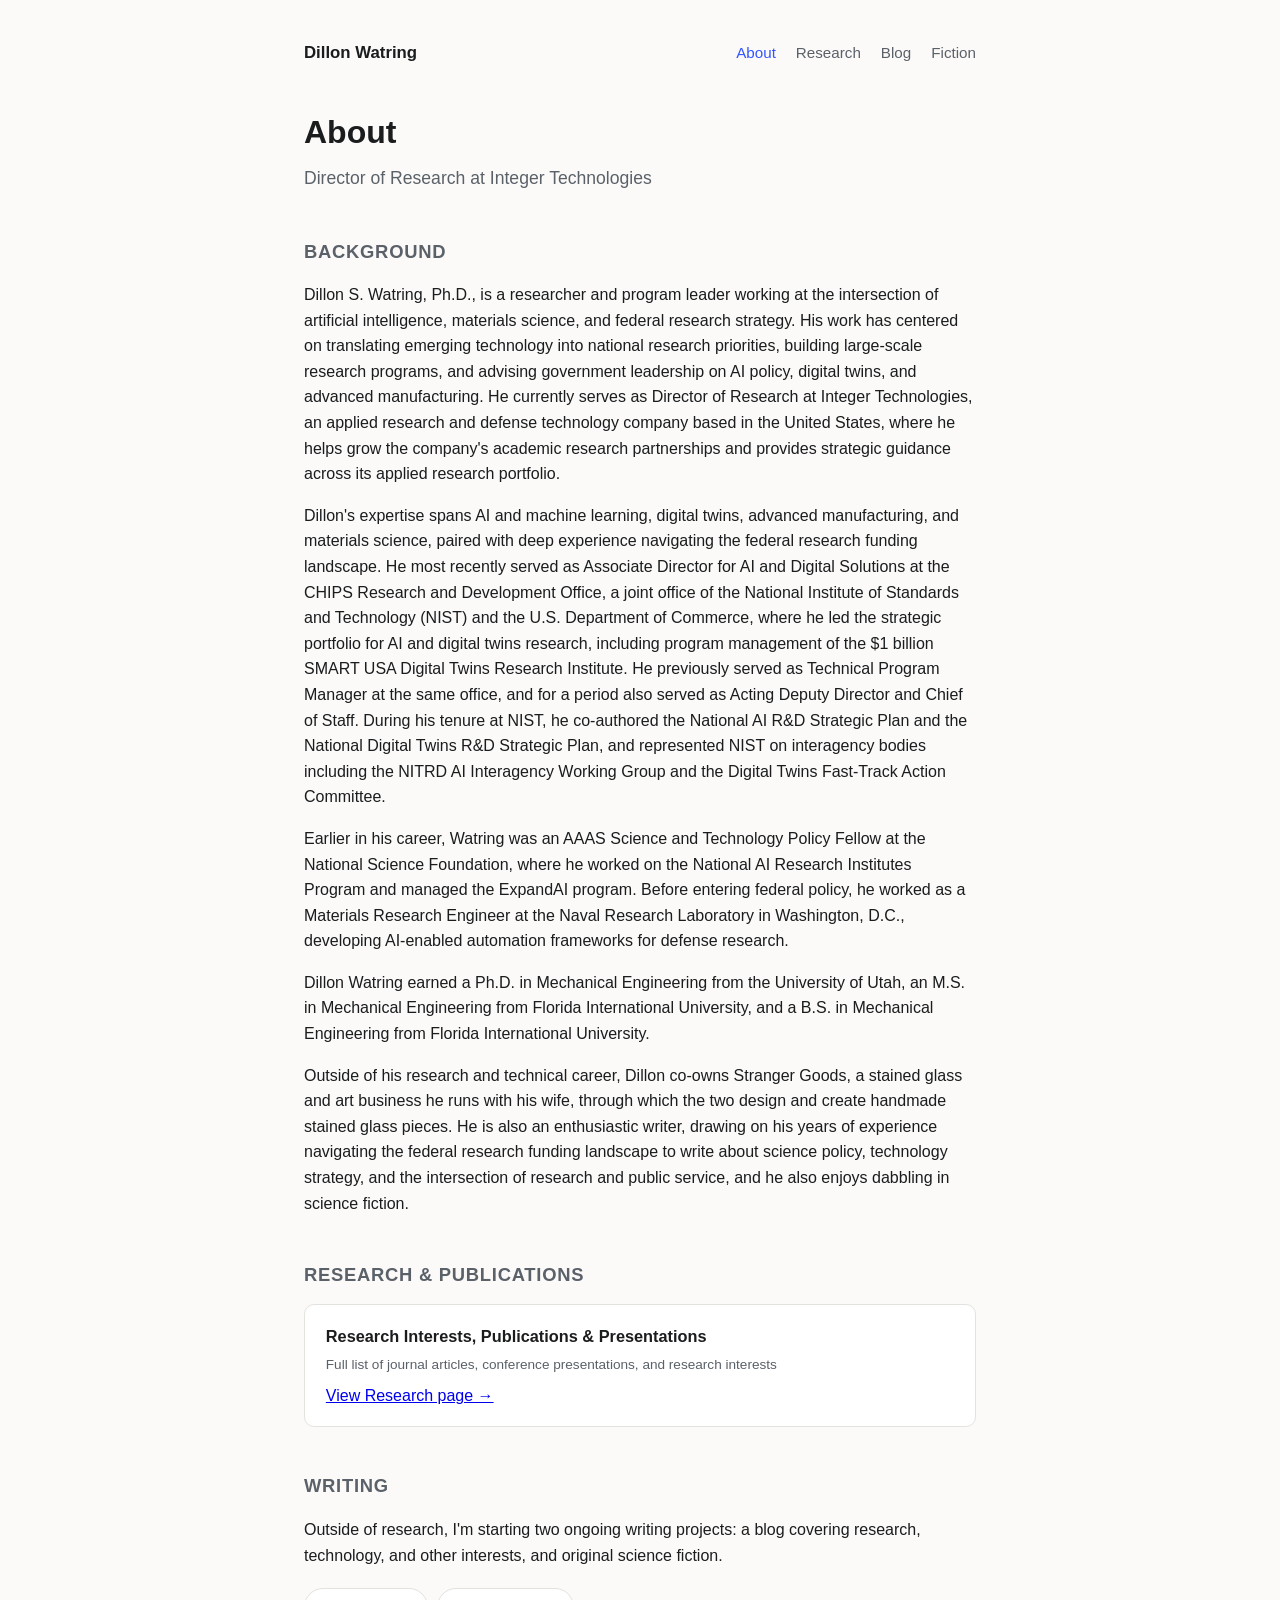
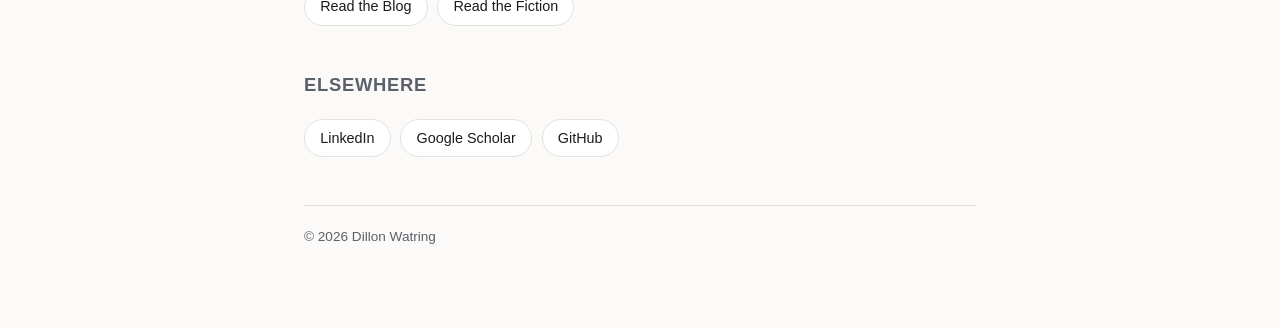
==== about.html @ 97c6de48 "Add Research page with research interests, publications, and presentations" ====
<!DOCTYPE html>
<html lang="en">
<head>
<meta charset="UTF-8">
<meta name="viewport" content="width=device-width, initial-scale=1.0">
<title>About — Dillon Watring</title>
<meta name="description" content="About Dillon Watring — Director of Research at Integer Technologies, researcher, and writer.">
<link rel="stylesheet" href="assets/style.css">
</head>
<body>
<div class="wrap">

  <header class="site-header">
    <a class="name" href="index.html">Dillon Watring</a>
    <nav class="site-nav">
      <a href="about.html" class="active">About</a>
      <a href="research.html">Research</a>
      <a href="blog.html">Blog</a>
      <a href="fiction.html">Fiction</a>
    </nav>
  </header>

  <section class="hero">
    <h1>About</h1>
    <p class="tagline">Director of Research at Integer Technologies</p>
  </section>

  <section id="bio">
    <h2>Background</h2>
    <p>
      Dillon S. Watring, Ph.D., is a researcher and program leader working at
      the intersection of artificial intelligence, materials science, and
      federal research strategy. His work has centered on translating emerging
      technology into national research priorities, building large-scale
      research programs, and advising government leadership on AI policy,
      digital twins, and advanced manufacturing. He currently serves as
      Director of Research at Integer Technologies, an applied research and
      defense technology company based in the United States, where he helps
      grow the company's academic research partnerships and provides
      strategic guidance across its applied research portfolio.
    </p>
    <p>
      Dillon's expertise spans AI and machine learning, digital twins,
      advanced manufacturing, and materials science, paired with deep
      experience navigating the federal research funding landscape. He most
      recently served as Associate Director for AI and Digital Solutions at
      the CHIPS Research and Development Office, a joint office of the
      National Institute of Standards and Technology (NIST) and the U.S.
      Department of Commerce, where he led the strategic portfolio for AI and
      digital twins research, including program management of the $1 billion
      SMART USA Digital Twins Research Institute. He previously served as
      Technical Program Manager at the same office, and for a period also
      served as Acting Deputy Director and Chief of Staff. During his tenure
      at NIST, he co-authored the National AI R&amp;D Strategic Plan and the
      National Digital Twins R&amp;D Strategic Plan, and represented NIST on
      interagency bodies including the NITRD AI Interagency Working Group and
      the Digital Twins Fast-Track Action Committee.
    </p>
    <p>
      Earlier in his career, Watring was an AAAS Science and Technology Policy
      Fellow at the National Science Foundation, where he worked on the
      National AI Research Institutes Program and managed the ExpandAI
      program. Before entering federal policy, he worked as a Materials
      Research Engineer at the Naval Research Laboratory in Washington, D.C.,
      developing AI-enabled automation frameworks for defense research.
    </p>
    <p>
      Dillon Watring earned a Ph.D. in Mechanical Engineering from the
      University of Utah, an M.S. in Mechanical Engineering from Florida
      International University, and a B.S. in Mechanical Engineering from
      Florida International University.
    </p>
    <p>
      Outside of his research and technical career, Dillon co-owns Stranger
      Goods, a stained glass and art business he runs with his wife, through
      which the two design and create handmade stained glass pieces. He is
      also an enthusiastic writer, drawing on his years of experience
      navigating the federal research funding landscape to write about
      science policy, technology strategy, and the intersection of research
      and public service, and he also enjoys dabbling in science fiction.
    </p>
  </section>

  <section id="research">
    <h2>Research &amp; Publications</h2>
    <div class="card">
      <h3>Research Interests, Publications &amp; Presentations</h3>
      <p class="meta">Full list of journal articles, conference presentations, and research interests</p>
      <p><a href="research.html">View Research page &rarr;</a></p>
    </div>
  </section>

  <section id="writing">
    <h2>Writing</h2>
    <p>
      Outside of research, I'm starting two ongoing writing projects: a blog
      covering research, technology, and other interests, and original science
      fiction.
    </p>
    <div class="links">
      <a href="blog.html">Read the Blog</a>
      <a href="fiction.html">Read the Fiction</a>
    </div>
  </section>

  <section id="contact">
    <h2>Elsewhere</h2>
    <div class="links">
      <a href="https://www.linkedin.com/in/dsw91/">LinkedIn</a>
      <a href="https://scholar.google.com/citations?user=XHBRXaEAAAAJ&hl=en&oi=ao">Google Scholar</a>
      <a href="https://github.com/dillonwatring">GitHub</a>
      <!-- Add more, e.g.: <a href="mailto:you@example.com">Email</a> -->
    </div>
  </section>

  <footer>
    &copy; <span id="year"></span> Dillon Watring
  </footer>
</div>

<script>
  document.getElementById('year').textContent = new Date().getFullYear();
</script>
</body>
</html>
---- assets/style.css ----
:root {
  --bg: #fbfaf8;
  --text: #1a1c1e;
  --muted: #5b6169;
  --accent: #3355ff;
  --border: #e4e2de;
  --card-bg: #ffffff;
  --max-width: 720px;
}

@media (prefers-color-scheme: dark) {
  :root {
    --bg: #14161a;
    --text: #eceef0;
    --muted: #9aa1a9;
    --accent: #7c9cff;
    --border: #2a2d33;
    --card-bg: #1b1e23;
  }
}

* { box-sizing: border-box; }

body {
  margin: 0;
  padding: 0;
  background: var(--bg);
  color: var(--text);
  font-family: -apple-system, BlinkMacSystemFont, "Segoe UI", Roboto, Helvetica, Arial, sans-serif;
  line-height: 1.6;
}

.wrap {
  max-width: var(--max-width);
  margin: 0 auto;
  padding: 2.5rem 1.5rem 5rem;
}

header.site-header {
  display: flex;
  align-items: center;
  justify-content: space-between;
  margin-bottom: 2.5rem;
  flex-wrap: wrap;
  gap: 1rem;
}

header.site-header .name {
  font-size: 1.05rem;
  font-weight: 700;
  text-decoration: none;
  color: var(--text);
}

nav.site-nav {
  display: flex;
  gap: 1.25rem;
}

nav.site-nav a {
  color: var(--muted);
  text-decoration: none;
  font-size: 0.95rem;
}

nav.site-nav a:hover,
nav.site-nav a.active {
  color: var(--accent);
}

.hero h1 {
  font-size: 2rem;
  margin: 0 0 0.4rem;
}

.hero .tagline {
  color: var(--muted);
  font-size: 1.1rem;
  margin: 0 0 1.5rem;
}

.links {
  display: flex;
  flex-wrap: wrap;
  gap: 0.6rem;
  margin: 1.25rem 0 2rem;
}

.links a {
  border: 1px solid var(--border);
  border-radius: 999px;
  padding: 0.4rem 0.95rem;
  font-size: 0.9rem;
  text-decoration: none;
  color: var(--text);
  background: var(--card-bg);
}

.links a:hover {
  border-color: var(--accent);
  color: var(--accent);
}

section {
  margin-bottom: 2.75rem;
}

section h2 {
  font-size: 1.15rem;
  text-transform: uppercase;
  letter-spacing: 0.04em;
  color: var(--muted);
  margin-bottom: 0.9rem;
}

.card {
  border: 1px solid var(--border);
  background: var(--card-bg);
  border-radius: 10px;
  padding: 1.1rem 1.3rem;
}

.card + .card {
  margin-top: 0.75rem;
}

.card h3 {
  margin: 0 0 0.3rem;
  font-size: 1.02rem;
}

.card .meta {
  color: var(--muted);
  font-size: 0.85rem;
  margin: 0 0 0.5rem;
}

.card p {
  margin: 0;
}

.placeholder {
  color: var(--muted);
  font-style: italic;
  border: 1px dashed var(--border);
  border-radius: 10px;
  padding: 1.1rem 1.3rem;
}

a.button {
  display: inline-block;
  background: var(--accent);
  color: #fff;
  text-decoration: none;
  padding: 0.55rem 1.1rem;
  border-radius: 8px;
  font-size: 0.9rem;
}

.tags {
  display: flex;
  flex-wrap: wrap;
  gap: 0.5rem;
  margin: 1rem 0 0;
}

.tags span {
  border: 1px solid var(--border);
  background: var(--card-bg);
  border-radius: 999px;
  padding: 0.3rem 0.85rem;
  font-size: 0.85rem;
  color: var(--muted);
}

.pub-list {
  list-style: none;
  padding: 0;
  margin: 0;
}

.pub-list li {
  padding: 0.9rem 0;
  border-bottom: 1px solid var(--border);
}

.pub-list li:last-child {
  border-bottom: none;
}

.pub-list .venue {
  color: var(--muted);
  font-size: 0.85rem;
  margin-top: 0.25rem;
}

footer {
  margin-top: 3rem;
  color: var(--muted);
  font-size: 0.85rem;
  border-top: 1px solid var(--border);
  padding-top: 1.25rem;
}
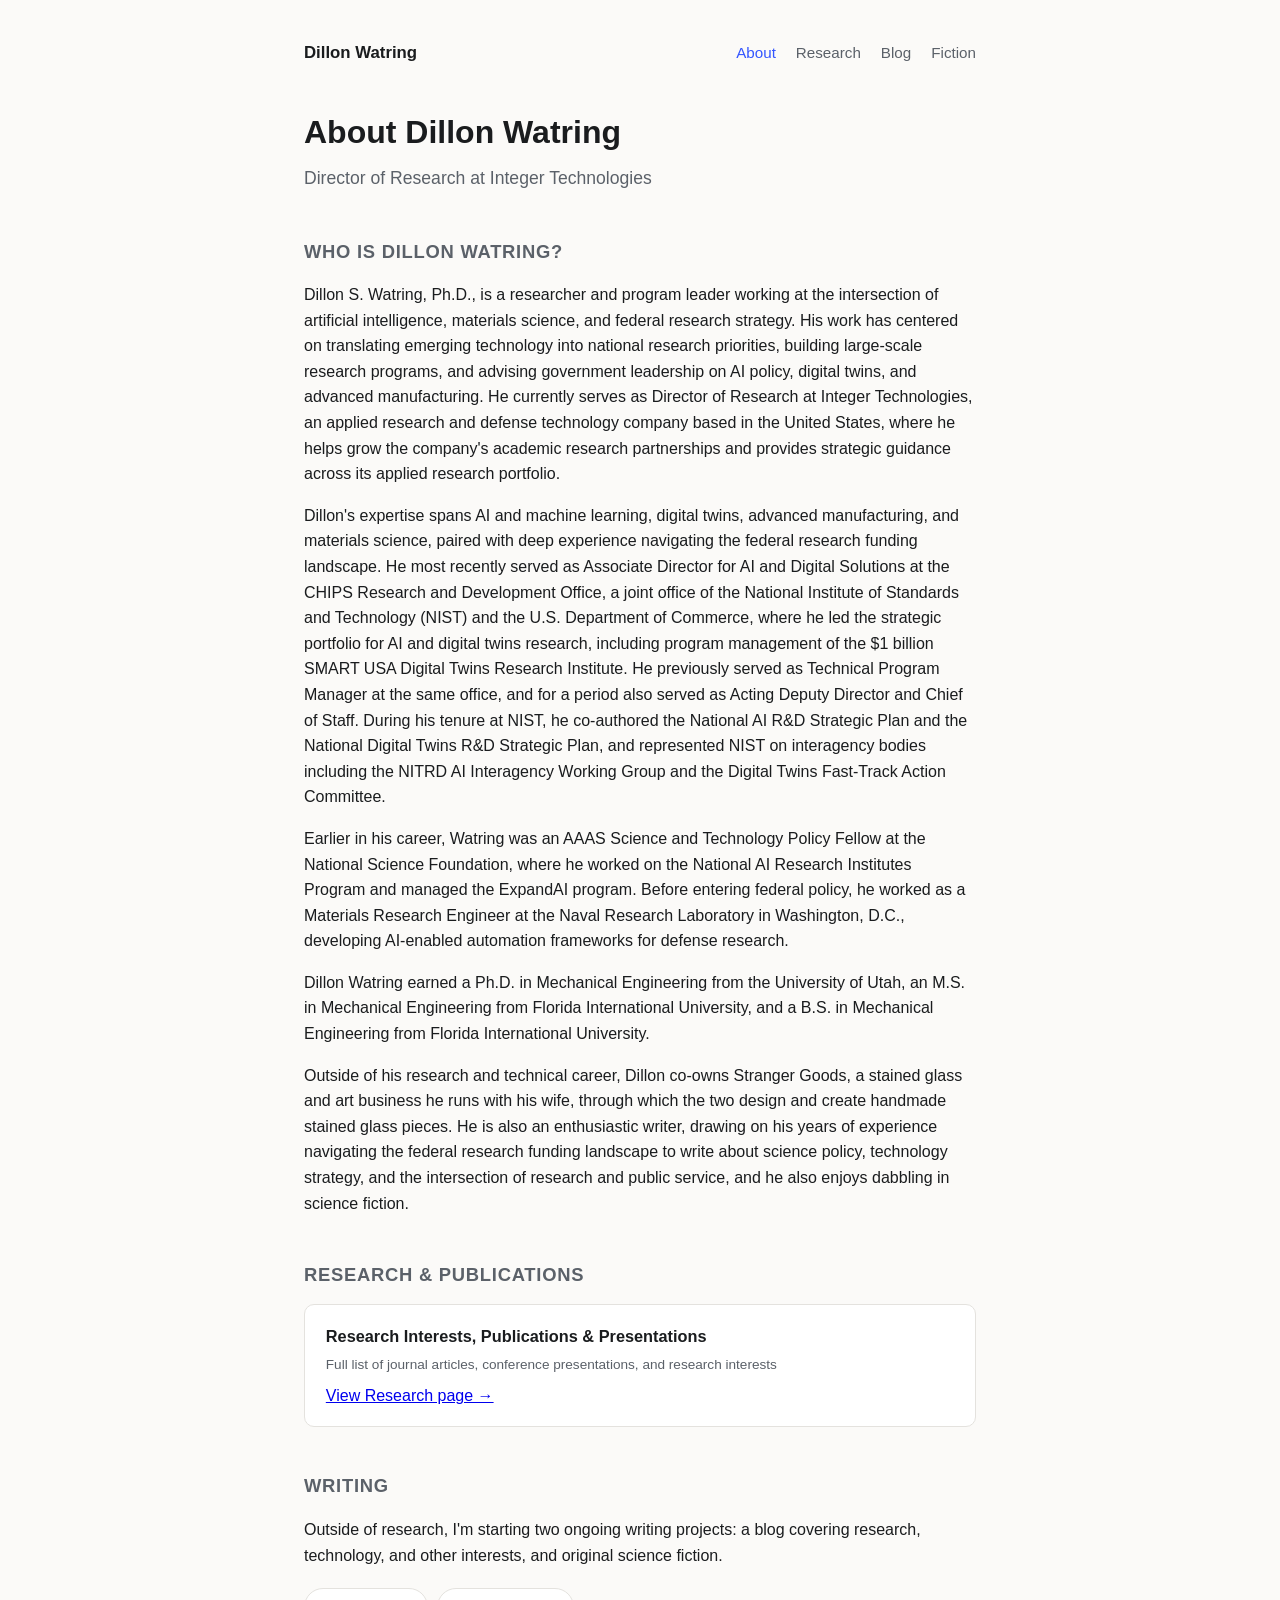
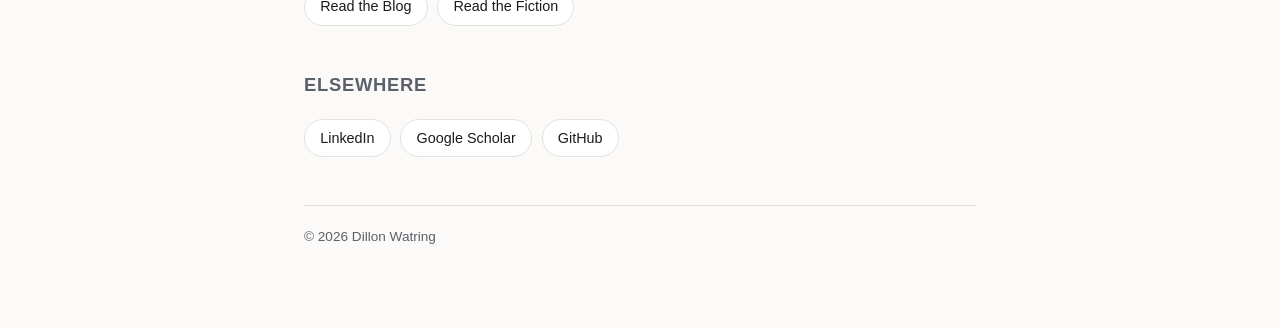
==== commit 0f6c3ef2: "Update about.html" ====
--- a/about.html
+++ b/about.html
@@ -21,12 +21,12 @@
   </header>
 
   <section class="hero">
-    <h1>About</h1>
+    <h1>About Dillon Watring</h1>
     <p class="tagline">Director of Research at Integer Technologies</p>
   </section>
 
   <section id="bio">
-    <h2>Background</h2>
+    <h2>Who is Dillon Watring?</h2>
     <p>
       Dillon S. Watring, Ph.D., is a researcher and program leader working at
       the intersection of artificial intelligence, materials science, and
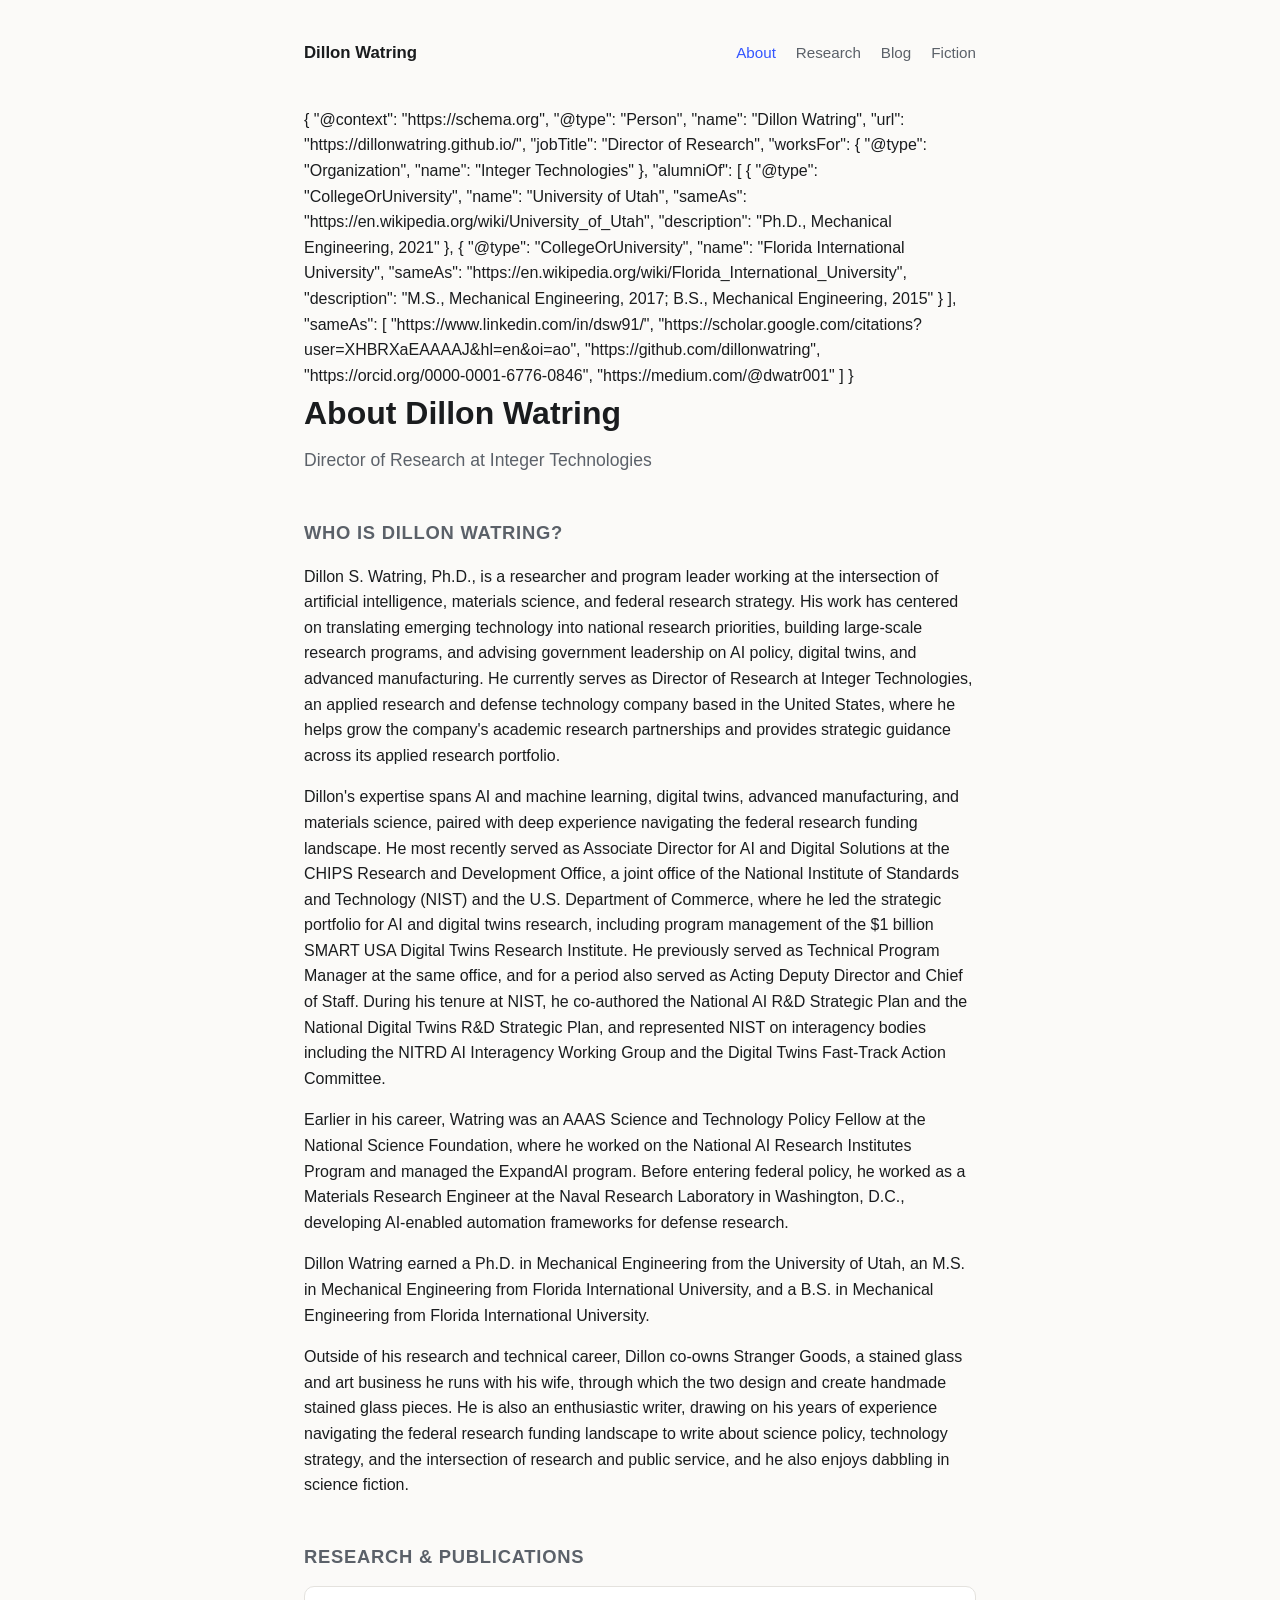
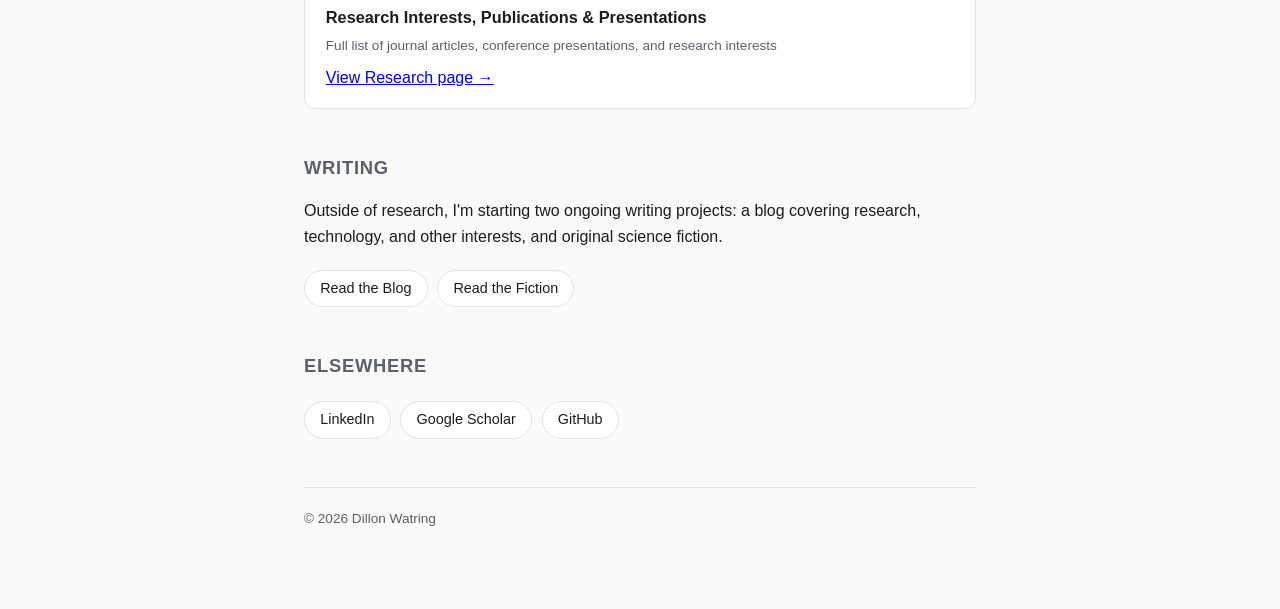
==== commit 3152d915: "Update about.html" ====
--- a/about.html
+++ b/about.html
@@ -19,7 +19,38 @@
       <a href="fiction.html">Fiction</a>
     </nav>
   </header>
-
+{
+  "@context": "https://schema.org",
+  "@type": "Person",
+  "name": "Dillon Watring",
+  "url": "https://dillonwatring.github.io/",
+  "jobTitle": "Director of Research",
+  "worksFor": {
+    "@type": "Organization",
+    "name": "Integer Technologies"
+  },
+  "alumniOf": [
+    {
+      "@type": "CollegeOrUniversity",
+      "name": "University of Utah",
+      "sameAs": "https://en.wikipedia.org/wiki/University_of_Utah",
+      "description": "Ph.D., Mechanical Engineering, 2021"
+    },
+    {
+      "@type": "CollegeOrUniversity",
+      "name": "Florida International University",
+      "sameAs": "https://en.wikipedia.org/wiki/Florida_International_University",
+      "description": "M.S., Mechanical Engineering, 2017; B.S., Mechanical Engineering, 2015"
+    }
+  ],
+  "sameAs": [
+    "https://www.linkedin.com/in/dsw91/",
+    "https://scholar.google.com/citations?user=XHBRXaEAAAAJ&hl=en&oi=ao",
+    "https://github.com/dillonwatring",
+    "https://orcid.org/0000-0001-6776-0846",
+    "https://medium.com/@dwatr001"
+  ]
+}
   <section class="hero">
     <h1>About Dillon Watring</h1>
     <p class="tagline">Director of Research at Integer Technologies</p>
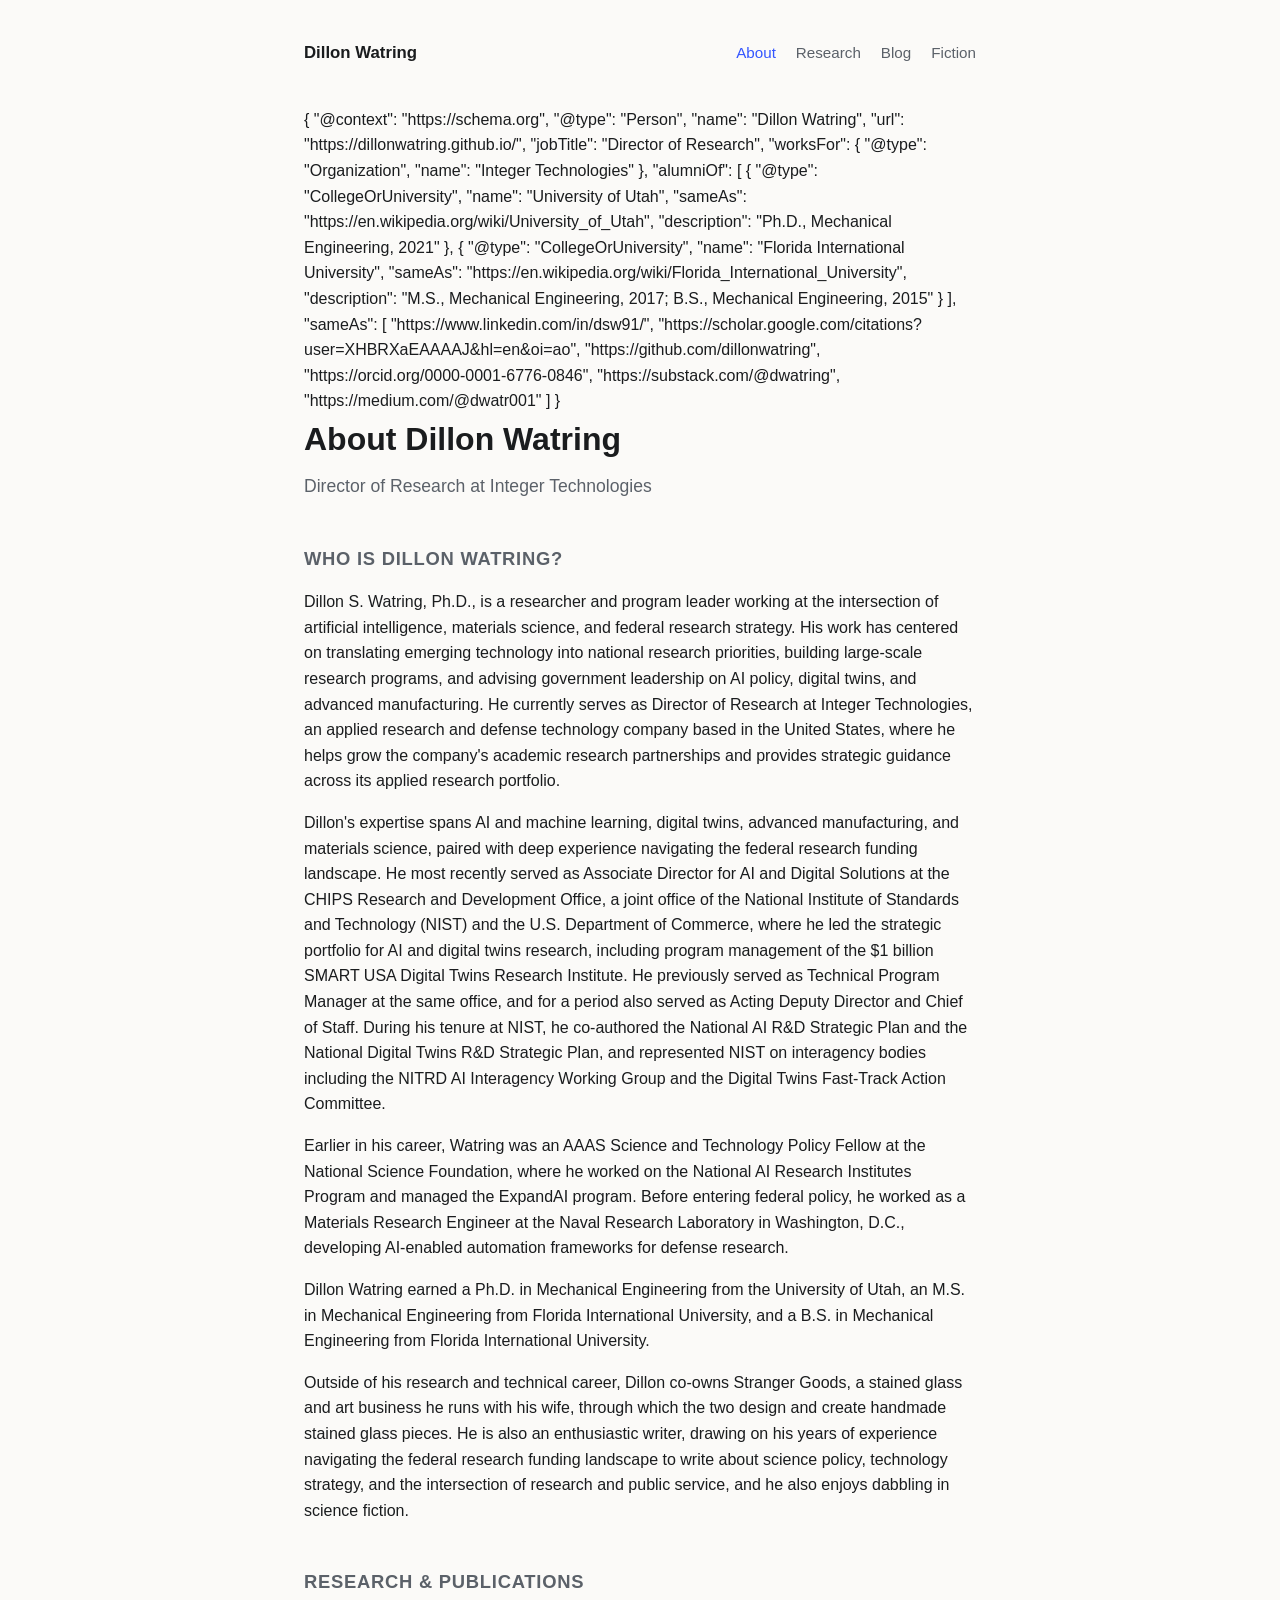
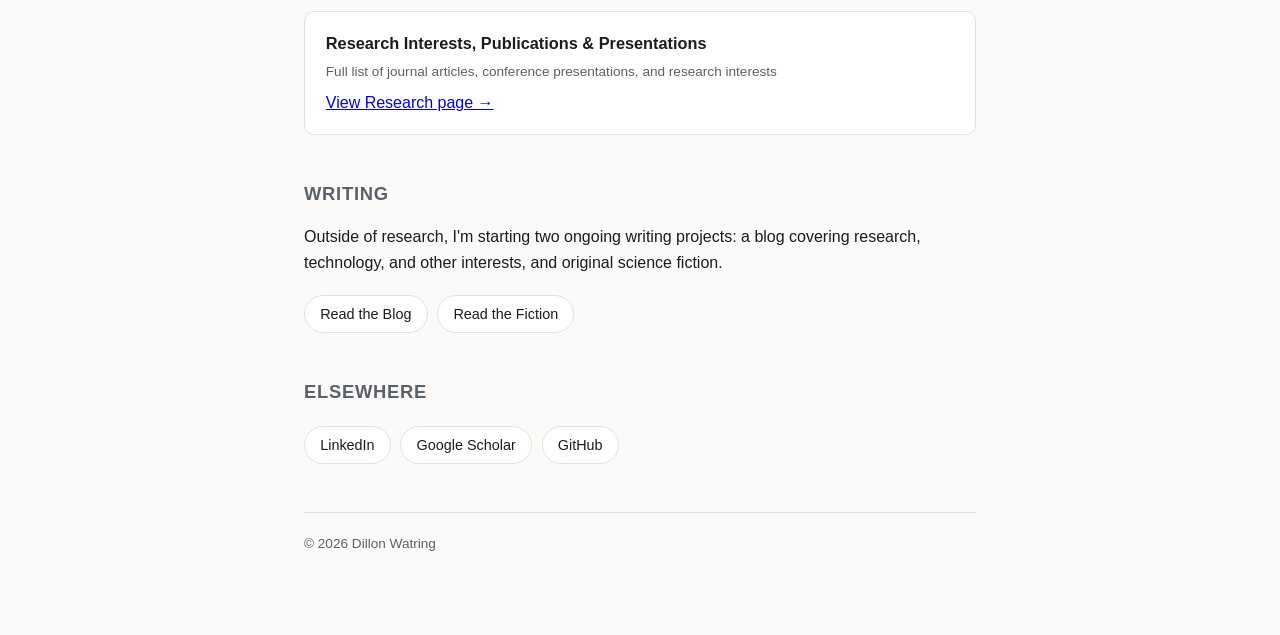
==== commit 9d22330a: "Update about.html" ====
--- a/about.html
+++ b/about.html
@@ -48,6 +48,7 @@
     "https://scholar.google.com/citations?user=XHBRXaEAAAAJ&hl=en&oi=ao",
     "https://github.com/dillonwatring",
     "https://orcid.org/0000-0001-6776-0846",
+    "https://substack.com/@dwatring",
     "https://medium.com/@dwatr001"
   ]
 }
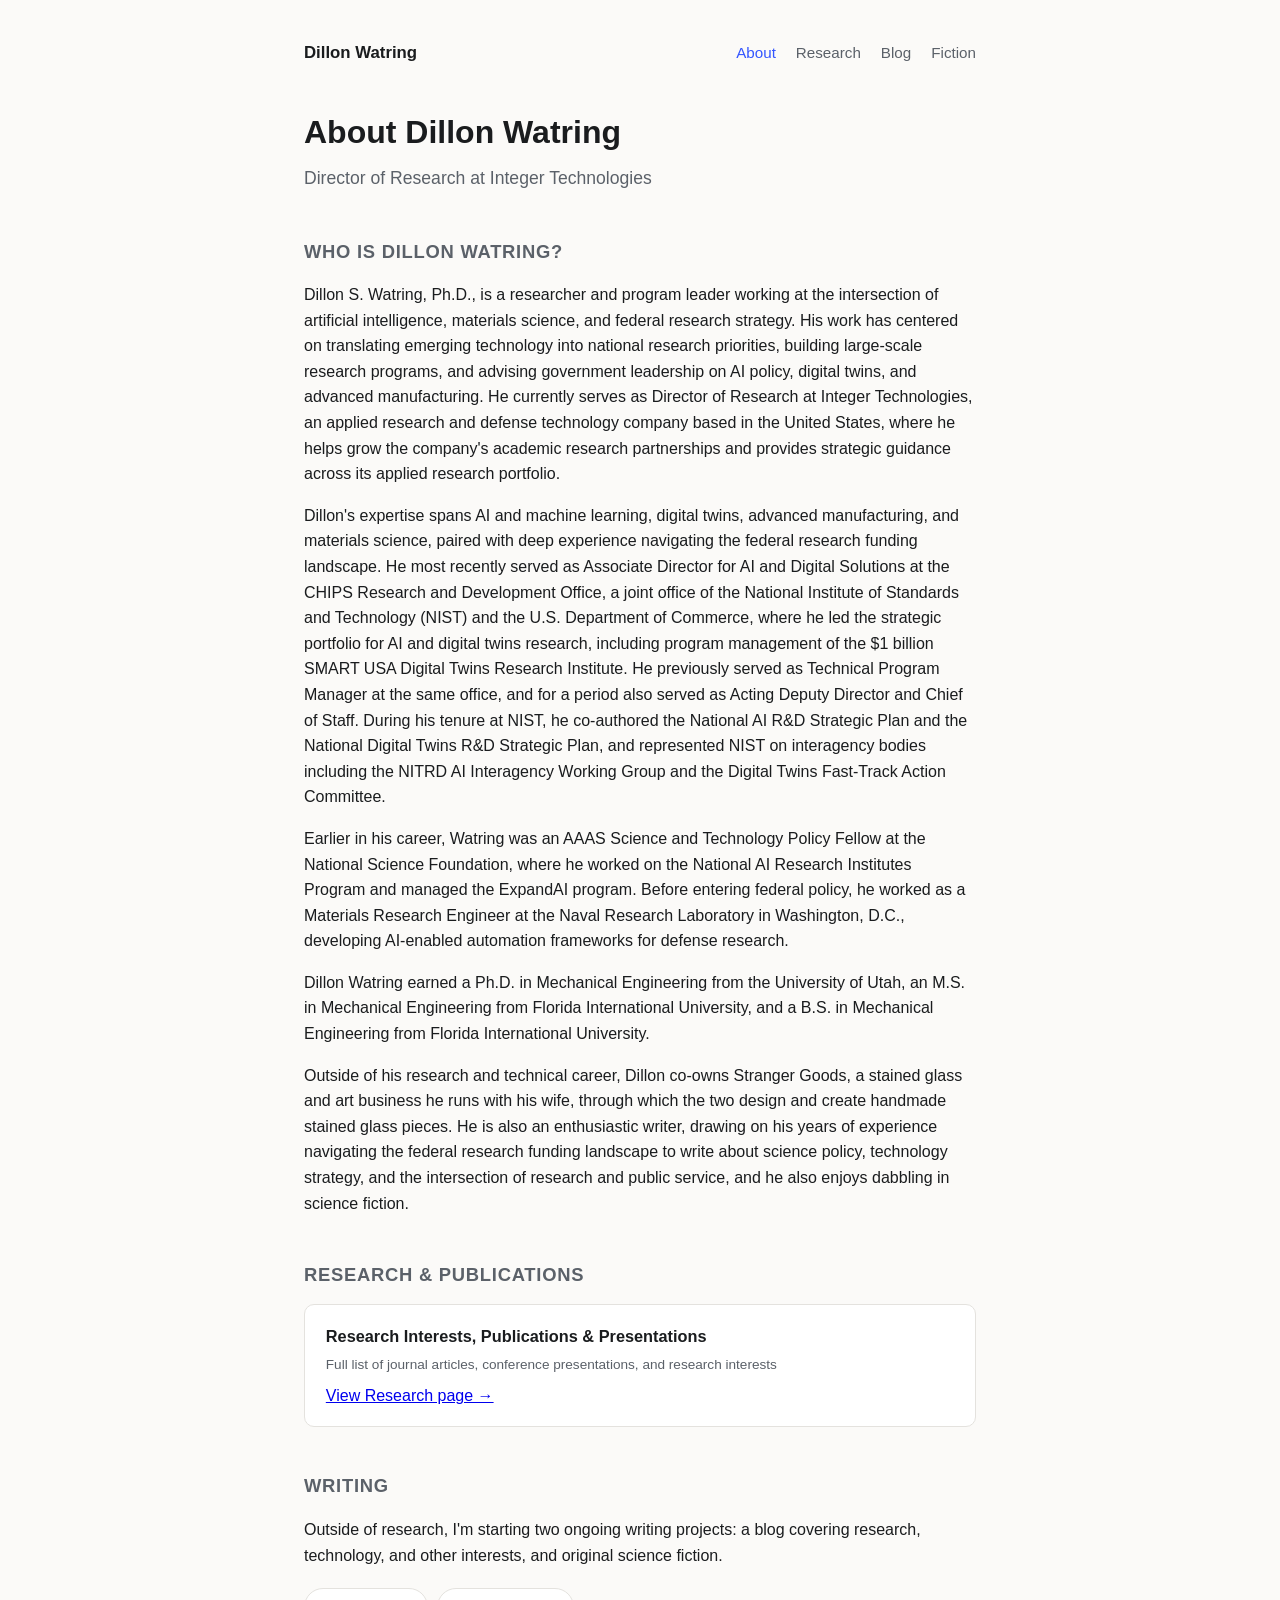
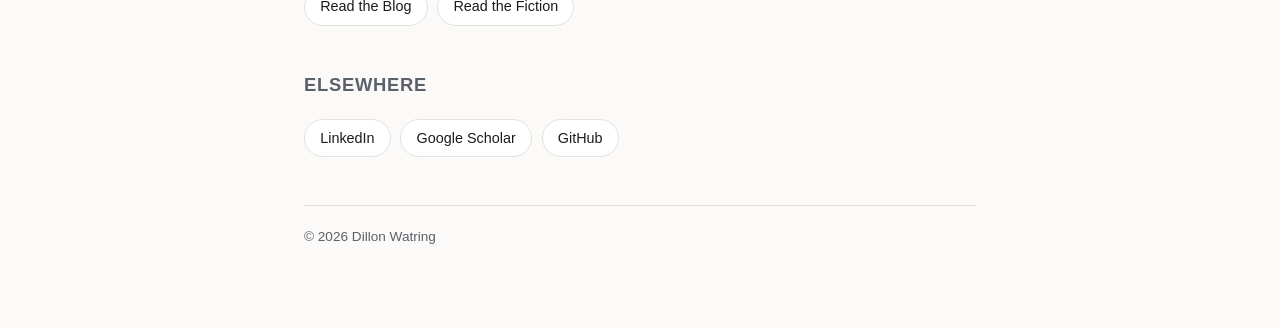
==== commit 6f3cb38a: "Update about.html" ====
--- a/about.html
+++ b/about.html
@@ -19,6 +19,8 @@
       <a href="fiction.html">Fiction</a>
     </nav>
   </header>
+<!-- Structured data: helps search engines understand this page describes a specific person (relevant to entity/Knowledge Panel recognition) -->
+<script type="application/ld+json">
 {
   "@context": "https://schema.org",
   "@type": "Person",
@@ -52,6 +54,7 @@
     "https://medium.com/@dwatr001"
   ]
 }
+</script>
   <section class="hero">
     <h1>About Dillon Watring</h1>
     <p class="tagline">Director of Research at Integer Technologies</p>
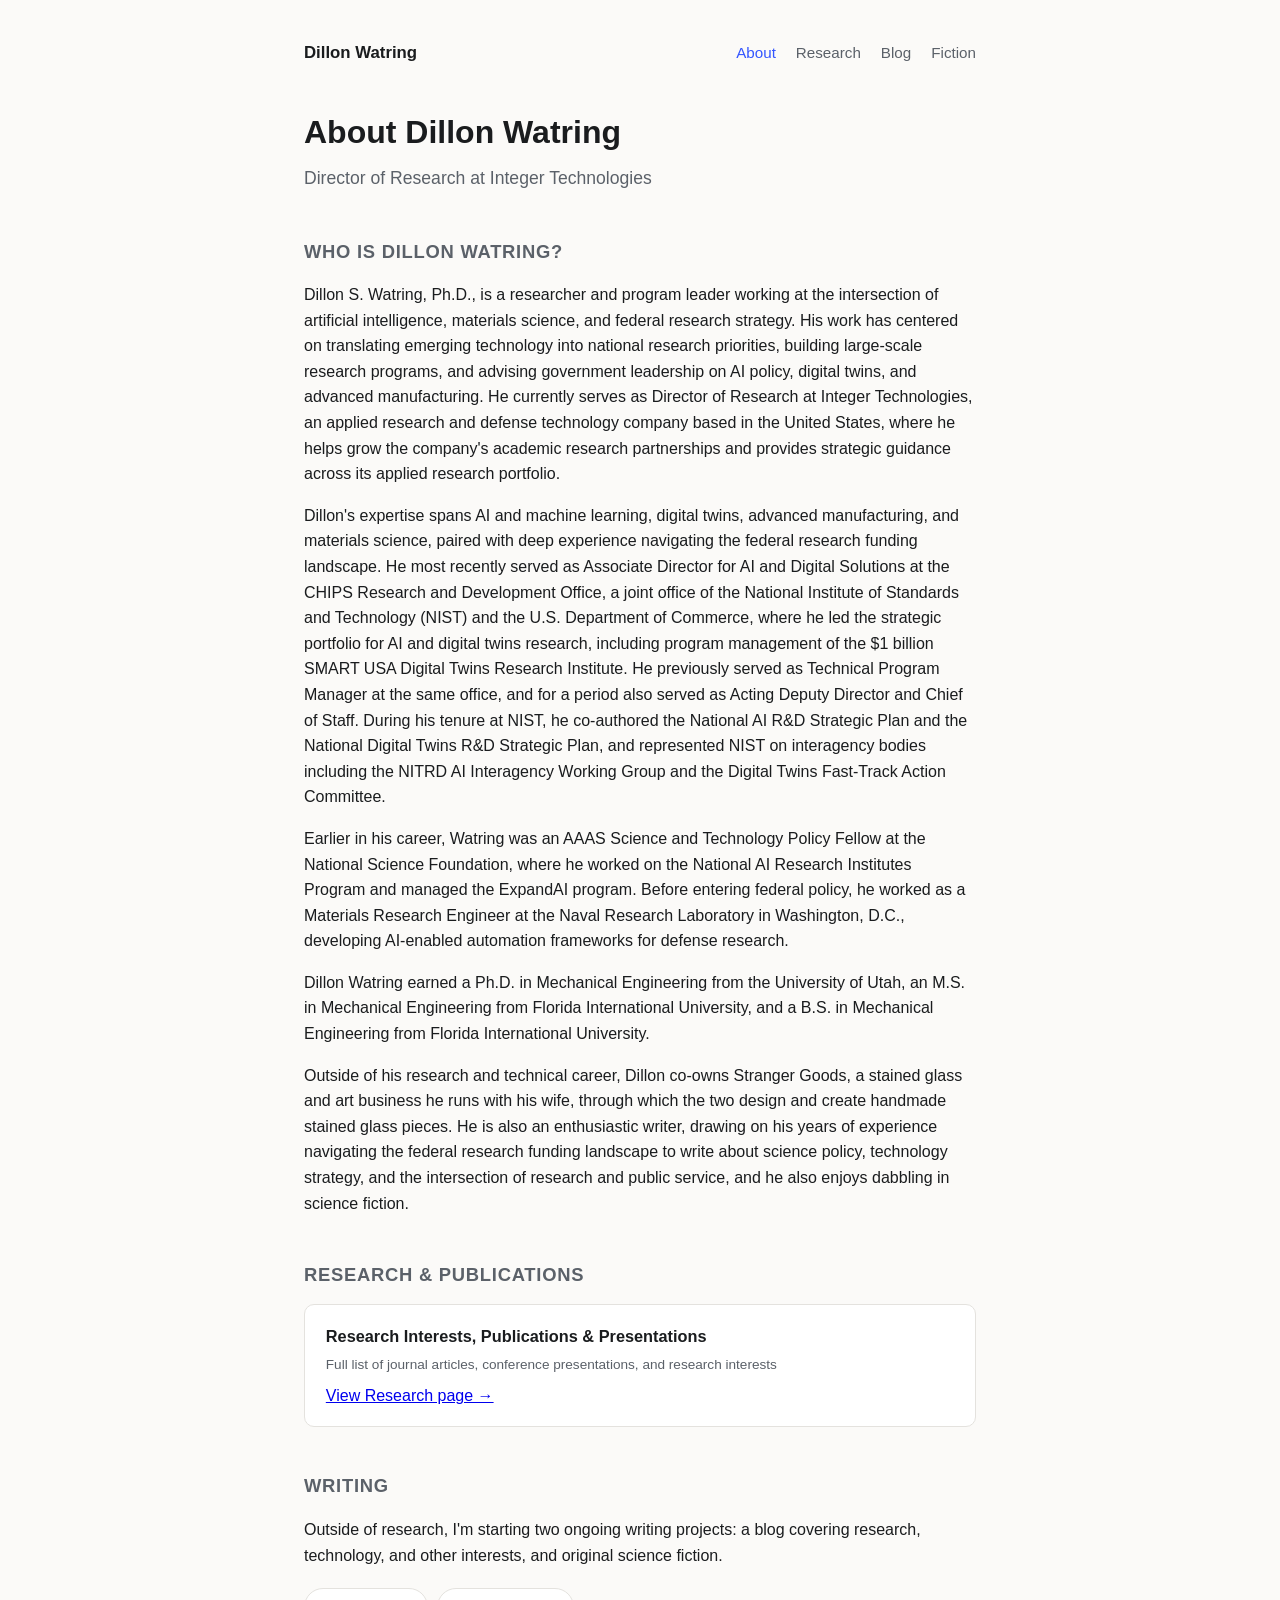
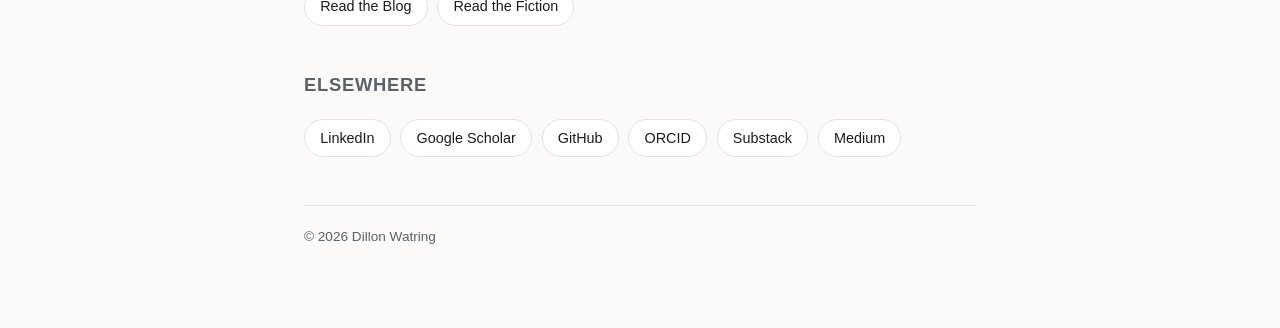
==== commit 723a0d43: "Move about.html JSON-LD to head, add ORCID/Substack/Medium to Elsewhere links" ====
--- a/about.html
+++ b/about.html
@@ -6,19 +6,7 @@
 <title>About — Dillon Watring</title>
 <meta name="description" content="About Dillon Watring — Director of Research at Integer Technologies, researcher, and writer.">
 <link rel="stylesheet" href="assets/style.css">
-</head>
-<body>
-<div class="wrap">
 
-  <header class="site-header">
-    <a class="name" href="index.html">Dillon Watring</a>
-    <nav class="site-nav">
-      <a href="about.html" class="active">About</a>
-      <a href="research.html">Research</a>
-      <a href="blog.html">Blog</a>
-      <a href="fiction.html">Fiction</a>
-    </nav>
-  </header>
 <!-- Structured data: helps search engines understand this page describes a specific person (relevant to entity/Knowledge Panel recognition) -->
 <script type="application/ld+json">
 {
@@ -26,6 +14,7 @@
   "@type": "Person",
   "name": "Dillon Watring",
   "url": "https://dillonwatring.github.io/",
+  "image": "https://dillonwatring.github.io/assets/portrait.jpg",
   "jobTitle": "Director of Research",
   "worksFor": {
     "@type": "Organization",
@@ -55,6 +44,20 @@
   ]
 }
 </script>
+</head>
+<body>
+<div class="wrap">
+
+  <header class="site-header">
+    <a class="name" href="index.html">Dillon Watring</a>
+    <nav class="site-nav">
+      <a href="about.html" class="active">About</a>
+      <a href="research.html">Research</a>
+      <a href="blog.html">Blog</a>
+      <a href="fiction.html">Fiction</a>
+    </nav>
+  </header>
+
   <section class="hero">
     <h1>About Dillon Watring</h1>
     <p class="tagline">Director of Research at Integer Technologies</p>
@@ -144,6 +147,9 @@
       <a href="https://www.linkedin.com/in/dsw91/">LinkedIn</a>
       <a href="https://scholar.google.com/citations?user=XHBRXaEAAAAJ&hl=en&oi=ao">Google Scholar</a>
       <a href="https://github.com/dillonwatring">GitHub</a>
+      <a href="https://orcid.org/0000-0001-6776-0846">ORCID</a>
+      <a href="https://substack.com/@dwatring">Substack</a>
+      <a href="https://medium.com/@dwatr001">Medium</a>
       <!-- Add more, e.g.: <a href="mailto:you@example.com">Email</a> -->
     </div>
   </section>
--- a/assets/style.css
+++ b/assets/style.css
@@ -79,6 +79,60 @@
   margin: 0 0 1.5rem;
 }
 
+.hero.centered {
+  text-align: center;
+  display: flex;
+  flex-direction: column;
+  align-items: center;
+}
+
+.avatar {
+  width: 160px;
+  height: 160px;
+  border-radius: 50%;
+  object-fit: cover;
+  margin-bottom: 1.25rem;
+  box-shadow: 0 2px 12px rgba(0, 0, 0, 0.12);
+}
+
+.hero.centered .tagline {
+  margin-bottom: 1rem;
+}
+
+.bio-short {
+  max-width: 34rem;
+  color: var(--text);
+  margin: 0 0 1.5rem;
+}
+
+.icon-links {
+  display: flex;
+  justify-content: center;
+  gap: 0.75rem;
+  margin: 0 0 1.5rem;
+}
+
+.icon-links a {
+  display: flex;
+  align-items: center;
+  justify-content: center;
+  width: 42px;
+  height: 42px;
+  border-radius: 50%;
+  border: 1px solid var(--border);
+  background: var(--card-bg);
+  color: var(--text);
+  text-decoration: none;
+  font-size: 0.8rem;
+  font-weight: 600;
+  text-transform: lowercase;
+}
+
+.icon-links a:hover {
+  border-color: var(--accent);
+  color: var(--accent);
+}
+
 .links {
   display: flex;
   flex-wrap: wrap;
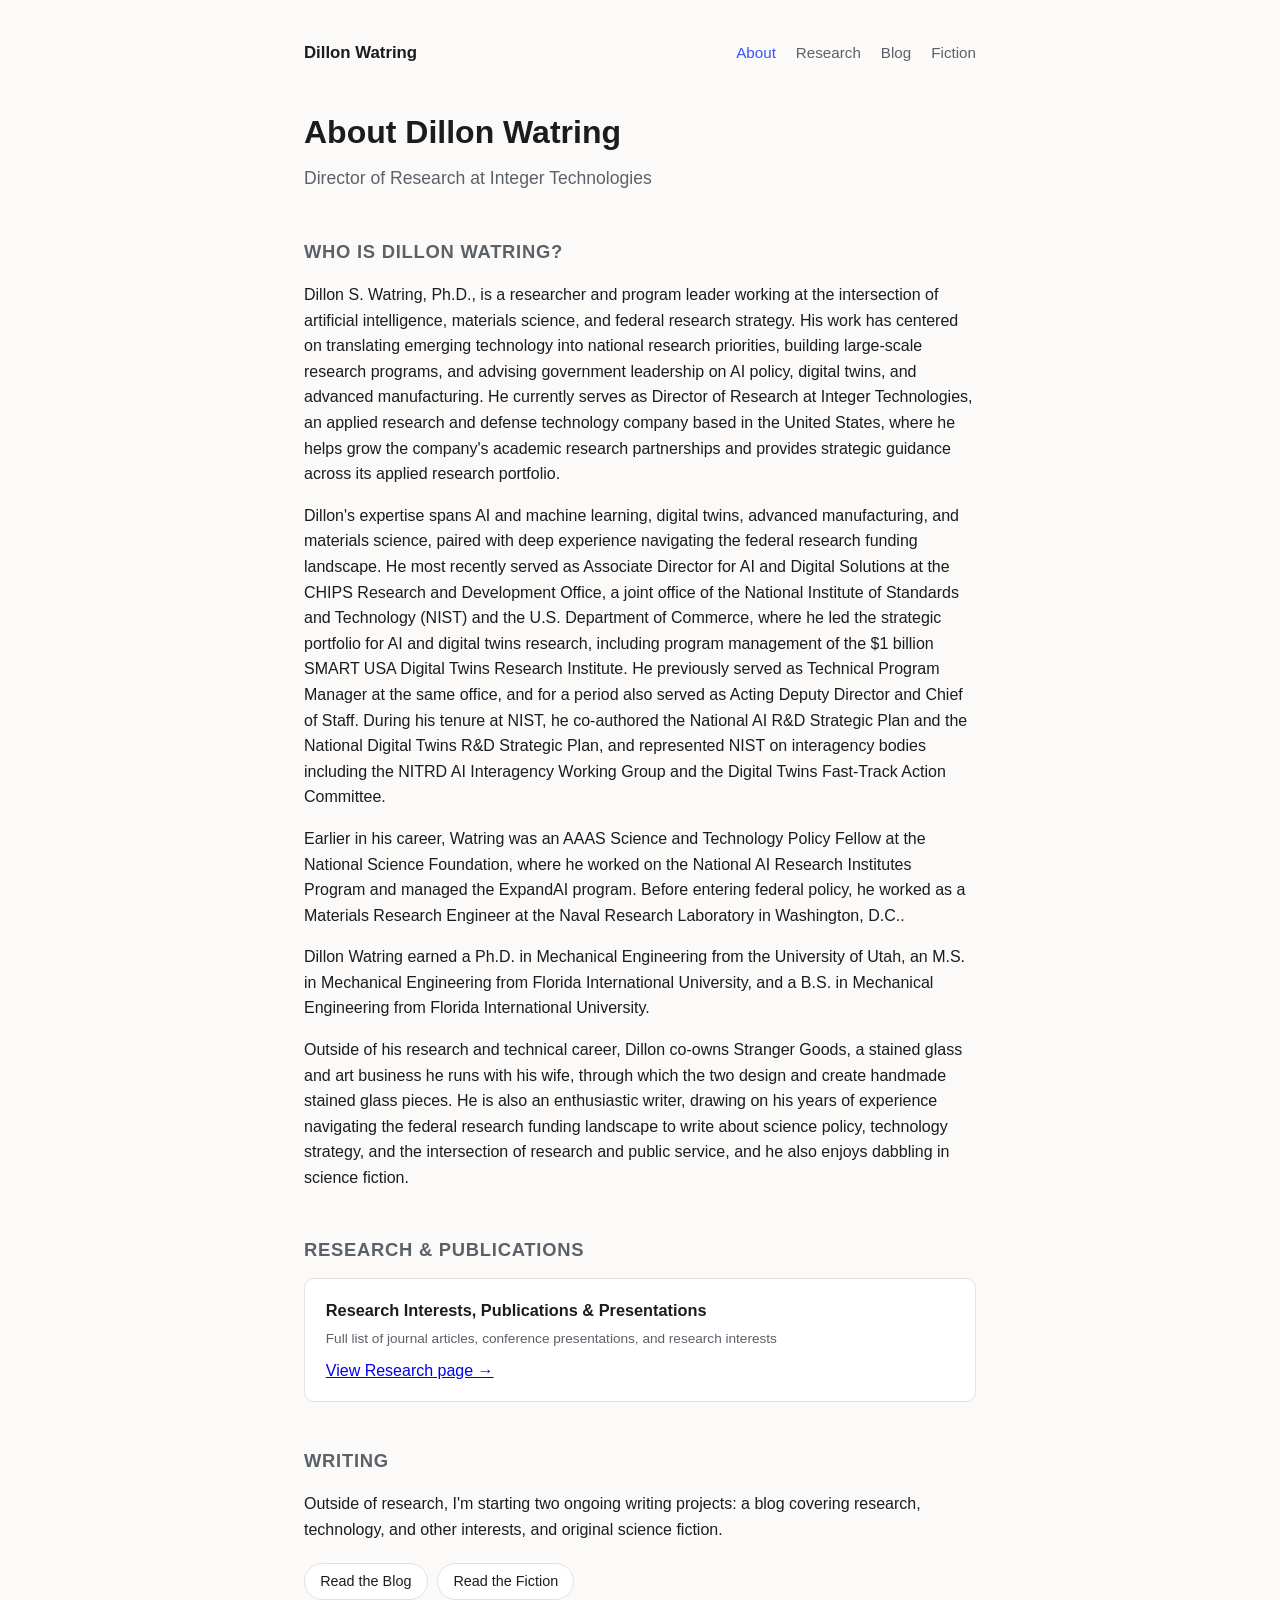
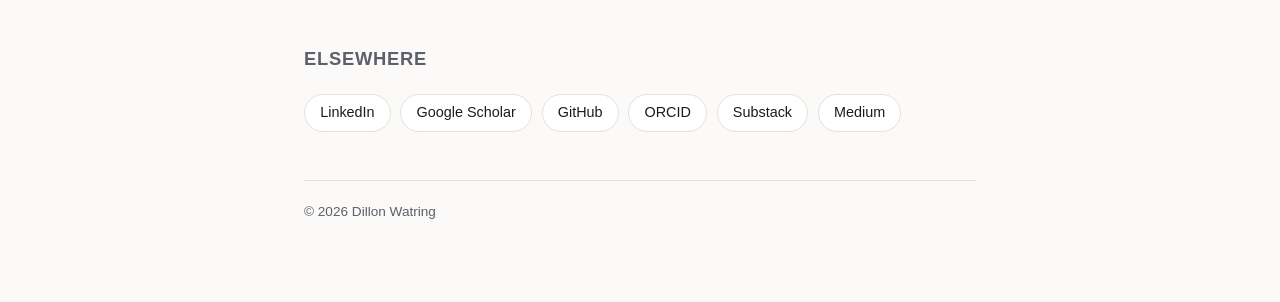
==== commit 937ce371: "Update about.html" ====
--- a/about.html
+++ b/about.html
@@ -5,6 +5,7 @@
 <meta name="viewport" content="width=device-width, initial-scale=1.0">
 <title>About — Dillon Watring</title>
 <meta name="description" content="About Dillon Watring — Director of Research at Integer Technologies, researcher, and writer.">
+<link rel="canonical" href="https://dillonwatring.com/about.html">
 <link rel="stylesheet" href="assets/style.css">
 
 <!-- Structured data: helps search engines understand this page describes a specific person (relevant to entity/Knowledge Panel recognition) -->
@@ -13,8 +14,8 @@
   "@context": "https://schema.org",
   "@type": "Person",
   "name": "Dillon Watring",
-  "url": "https://dillonwatring.github.io/",
-  "image": "https://dillonwatring.github.io/assets/portrait.jpg",
+  "url": "https://dillonwatring.com/",
+  "image": "https://dillonwatring.com/assets/portrait.jpg",
   "jobTitle": "Director of Research",
   "worksFor": {
     "@type": "Organization",
@@ -99,8 +100,7 @@
       Fellow at the National Science Foundation, where he worked on the
       National AI Research Institutes Program and managed the ExpandAI
       program. Before entering federal policy, he worked as a Materials
-      Research Engineer at the Naval Research Laboratory in Washington, D.C.,
-      developing AI-enabled automation frameworks for defense research.
+      Research Engineer at the Naval Research Laboratory in Washington, D.C..
     </p>
     <p>
       Dillon Watring earned a Ph.D. in Mechanical Engineering from the
--- a/assets/style.css
+++ b/assets/style.css
@@ -116,21 +116,24 @@
   display: flex;
   align-items: center;
   justify-content: center;
-  width: 42px;
-  height: 42px;
+  width: 48px;
+  height: 48px;
   border-radius: 50%;
   border: 1px solid var(--border);
   background: var(--card-bg);
-  color: var(--text);
-  text-decoration: none;
-  font-size: 0.8rem;
-  font-weight: 600;
-  text-transform: lowercase;
+  text-decoration: none;
+  transition: border-color 0.15s, transform 0.15s;
+}
+
+.icon-links a img {
+  width: 26px;
+  height: 26px;
+  object-fit: contain;
 }
 
 .icon-links a:hover {
   border-color: var(--accent);
-  color: var(--accent);
+  transform: translateY(-2px);
 }
 
 .links {
